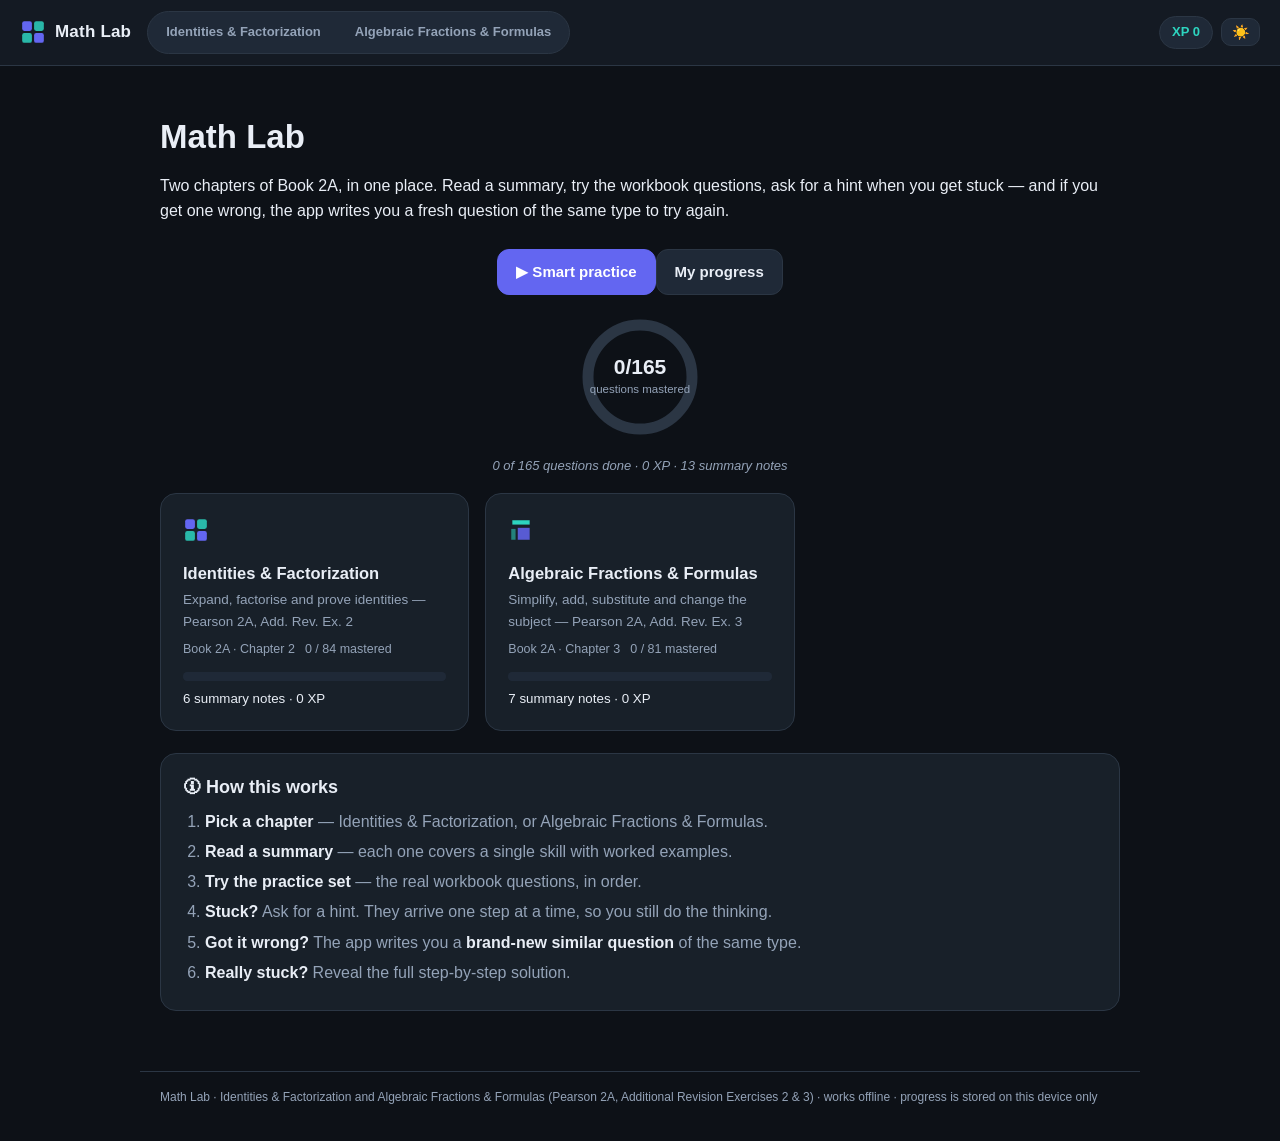
==== index.dev.html @ 317069db "Math Lab: Identities & Factorization + Algebraic Fractions in one site Merges the two chapter apps i" ====
<!DOCTYPE html>
<html lang="en">
<head>
<meta charset="UTF-8">
<meta name="viewport" content="width=device-width, initial-scale=1.0">
<meta name="description" content="Math Lab — practise Identities &amp; Factorization and Algebraic Fractions &amp; Formulas (Pearson 2A) with summaries, hints, step-by-step solutions and auto-generated similar questions.">
<title>Math Lab — Identities &amp; Algebraic Fractions</title>
<link rel="stylesheet" href="vendor/katex/katex.min.css">
<link rel="stylesheet" href="styles.css">
<!-- KaTeX must be parsed before the chapters render maths on first paint,
     so no `defer` here. -->
<script src="vendor/katex/katex.min.js"></script>
</head>
<body>
<div id="app"></div>

<script src="js/shell.js"></script>
<script src="js/topics/identity.js"></script>
<script src="js/topics/frac.js"></script>
</body>
</html>
---- styles.css ----
/* ==================== Fraction Lab styles ==================== */
:root {
  --bg: #0d1117; --bg2: #141a23; --card: #182029; --card2: #1f2937;
  --fg: #e9eef6; --fg2: #94a3b8; --line: #2b3644;
  --acc: #6366f1; --acc2: #2dd4bf; --ok: #34d399; --bad: #fb7185; --warn: #fbbf24;
  --radius: 16px;
}
[data-theme="light"] {
  --bg: #f3f6fb; --bg2: #ffffff; --card: #ffffff; --card2: #eef2f9;
  --fg: #17212f; --fg2: #5a6b82; --line: #dbe3ef;
  --acc: #4f46e5; --acc2: #0d9488; --ok: #059669; --bad: #e11d48; --warn: #b45309;
}
* { box-sizing: border-box; }
html, body { margin: 0; padding: 0; }
body {
  background: var(--bg); color: var(--fg);
  font-family: -apple-system, "SF Pro Text", "Segoe UI", "PingFang HK", "Helvetica Neue", Arial, sans-serif;
  line-height: 1.58; min-height: 100vh;
  -webkit-font-smoothing: antialiased;
}
a { color: var(--acc2); text-decoration: none; }
strong { color: var(--fg); }
h1, h2, h3 { line-height: 1.25; }

/* ---------- top bar ---------- */
.topbar {
  display: flex; align-items: center; gap: 16px;
  padding: 11px 20px; background: var(--bg2);
  border-bottom: 1px solid var(--line);
  position: sticky; top: 0; z-index: 20;
}
.logo { display: flex; align-items: center; gap: 9px; font-weight: 800; font-size: 17px; color: var(--fg); letter-spacing: .2px; flex-shrink: 0; }
.topnav { display: flex; gap: 3px; flex: 1; overflow-x: auto; }
.navlink { padding: 7px 13px; border-radius: 10px; color: var(--fg2); font-weight: 600; font-size: 14px; white-space: nowrap; }
.navlink:hover { color: var(--fg); background: var(--card2); }
.navlink.active { color: var(--fg); background: var(--card2); }
.topright { display: flex; align-items: center; gap: 8px; }
.chip { background: var(--card2); border: 1px solid var(--line); padding: 5px 12px; border-radius: 99px; font-weight: 700; font-size: 13px; color: var(--acc2); white-space: nowrap; }
.theme-btn { background: var(--card2); border: 1px solid var(--line); border-radius: 10px; padding: 5px 10px; cursor: pointer; font-size: 14px; color: var(--fg); }
.theme-btn:hover { border-color: var(--acc); }

/* ---------- layout ---------- */
.content { max-width: 1000px; margin: 0 auto; padding: 24px 20px 60px; }
.foot { max-width: 1000px; margin: 0 auto; padding: 16px 20px 34px; color: var(--fg2); font-size: 12px; border-top: 1px solid var(--line); }

/* ---------- buttons ---------- */
.btn {
  background: var(--card2); color: var(--fg); border: 1px solid var(--line);
  padding: 10px 18px; border-radius: 12px; font-size: 15px; font-weight: 600;
  cursor: pointer; transition: transform .06s, filter .15s, border-color .15s;
  font-family: inherit;
}
.btn:hover { filter: brightness(1.12); border-color: var(--acc); }
.btn:active { transform: scale(.97); }
.btn.primary { background: var(--acc); border-color: var(--acc); color: #fff; }
.btn.teal { background: var(--acc2); border-color: var(--acc2); color: #05231f; }
.btn.big { font-size: 16.5px; padding: 13px 24px; }
.btn.small { padding: 7px 13px; font-size: 13.5px; }
.btn.ghost { background: transparent; }
.btn.yes { border-color: var(--ok); color: var(--ok); background: transparent; }
.btn.no { border-color: var(--bad); color: var(--bad); background: transparent; }
.btn.hint { border-color: var(--warn); color: var(--warn); background: transparent; }
.btn:disabled { opacity: .45; cursor: default; filter: none; border-color: var(--line); }
.btn-row { display: flex; gap: 10px; flex-wrap: wrap; margin-top: 14px; }

/* ---------- hero / home ---------- */
.hero { padding: 26px 0 6px; }
.hero h1 { font-size: 33px; margin: 0 0 10px; }
.hero-sub { color: var(--fg2); font-size: 17px; max-width: 640px; margin: 0 0 18px; }
@media (max-width: 700px) { .hero h1 { font-size: 26px; } .hero-sub { font-size: 15.5px; } }
.home-ring { text-align: center; color: var(--fg2); font-size: 13px; margin: 6px 0 4px; }
.home-cols { display: grid; grid-template-columns: 1fr 1fr; gap: 18px; margin-top: 22px; }
@media (max-width: 760px) { .home-cols { grid-template-columns: 1fr; } }
.how { margin-top: 22px; }
.how ol { color: var(--fg2); padding-left: 22px; margin: 8px 0 0; }
.how li { margin-bottom: 5px; }
.how li b { color: var(--fg); }

/* ---------- cards ---------- */
.card { background: var(--card); border: 1px solid var(--line); border-radius: var(--radius); padding: 20px 22px; }
.card h2 { margin: 2px 0 10px; font-size: 18px; }
.list-row { display: flex; gap: 12px; align-items: flex-start; padding: 10px 8px; border-radius: 11px; color: var(--fg); }
.list-row:hover { background: var(--card2); }
.list-row .ic { font-size: 20px; margin-top: 1px; flex-shrink: 0; }
.list-row small { color: var(--fg2); font-size: 13px; }
.list-row .nm { font-weight: 700; font-size: 14.5px; }

/* ---------- level pills ---------- */
.set-lvl { display: inline-block; font-size: 11px; font-weight: 800; padding: 3px 9px; border-radius: 99px; letter-spacing: .3px; }
.lvl1 { background: color-mix(in srgb, var(--acc2) 18%, transparent); color: var(--acc2); }
.lvl2 { background: color-mix(in srgb, var(--bad) 16%, transparent); color: var(--bad); }

/* ---------- learn ---------- */
.page-title { font-size: 26px; margin: 4px 0 4px; }
.backlink { font-size: 14px; font-weight: 600; }
.page-sub { color: var(--fg2); margin-top: 2px; }
.learn-grid { display: grid; grid-template-columns: repeat(auto-fill, minmax(285px, 1fr)); gap: 16px; margin-top: 16px; }
.learn-card { display: block; color: var(--fg); transition: transform .1s, border-color .15s; }
.learn-card:hover { transform: translateY(-2px); border-color: var(--acc); }
.learn-card h3 { margin: 8px 0 6px; font-size: 16.5px; }
.learn-card p { color: var(--fg2); font-size: 13.5px; margin: 0 0 8px; }
.learn-ic { font-size: 26px; }
.learn-nav { display: flex; justify-content: space-between; gap: 12px; margin-top: 26px; }
.note-h { color: var(--acc2); margin: 22px 0 2px; font-size: 16px; }
.note-p { color: var(--fg); margin: 4px 0; }
.note-p.muted { color: var(--fg2); }
.formula {
  background: var(--card2); border: 1px solid var(--line); border-left: 4px solid var(--acc2);
  padding: 12px 18px; border-radius: 11px; font-size: 18px; margin: 10px 0; overflow-x: auto;
}
.example { background: var(--card2); border-radius: 11px; padding: 12px 16px; margin: 12px 0; border: 1px solid var(--line); }
.ex-label { font-size: 11px; font-weight: 800; text-transform: uppercase; letter-spacing: .9px; color: var(--acc2); margin-bottom: 5px; }

/* ---------- practice grid ---------- */
.prac-grid { display: grid; grid-template-columns: repeat(auto-fill, minmax(300px, 1fr)); gap: 16px; margin-top: 18px; }
.set-card { display: block; color: var(--fg); transition: transform .1s, border-color .15s; }
.set-card:hover { transform: translateY(-2px); border-color: var(--acc); }
.set-card h3 { margin: 6px 0 6px; font-size: 16.5px; }
.set-card p { color: var(--fg2); font-size: 13.5px; margin: 0 0 10px; }
.set-meta { display: flex; align-items: center; gap: 10px; font-size: 12.5px; color: var(--fg2); }
.qgrid { display: grid; grid-template-columns: repeat(auto-fill, minmax(155px, 1fr)); gap: 10px; margin-top: 16px; }
.qcell { background: var(--card); border: 1.5px solid var(--line); border-radius: 12px; padding: 13px; color: var(--fg); font-weight: 700; font-size: 15px; text-align: left; cursor: pointer; font-family: inherit; }
.qcell:hover { border-color: var(--acc); }
.qcell.done { border-color: color-mix(in srgb, var(--ok) 55%, transparent); }
.qcell.tried { border-color: color-mix(in srgb, var(--warn) 55%, transparent); }
.qn { display: block; margin-bottom: 5px; }
.mini-preview { display: block; font-weight: 400; font-size: 12.5px; color: var(--fg2); overflow: hidden; text-overflow: ellipsis; white-space: nowrap; }
.badge { font-size: 11px; font-weight: 700; padding: 2px 8px; border-radius: 99px; }
.badge.ok { background: color-mix(in srgb, var(--ok) 16%, transparent); color: var(--ok); }
.badge.mid { background: color-mix(in srgb, var(--acc2) 16%, transparent); color: var(--acc2); }
.badge.bad { background: color-mix(in srgb, var(--warn) 16%, transparent); color: var(--warn); }

/* ---------- question view ---------- */
.qwrap { max-width: 800px; margin: 0 auto; }
.crumb { color: var(--fg2); font-size: 13.5px; margin-bottom: 10px; }
.qcard { padding: 26px 30px; }
@media (max-width: 620px) { .qcard { padding: 20px 17px; } }
.skill-tag { display: inline-block; font-size: 11.5px; font-weight: 700; letter-spacing: .4px; color: var(--acc2); background: color-mix(in srgb, var(--acc2) 14%, transparent); padding: 4px 11px; border-radius: 99px; margin-bottom: 12px; }
.sim-banner { background: color-mix(in srgb, var(--acc) 16%, transparent); border: 1px solid var(--acc); padding: 10px 14px; border-radius: 12px; margin-bottom: 14px; font-size: 14.5px; }
.retry-banner { background: color-mix(in srgb, var(--warn) 12%, transparent); border: 1px solid color-mix(in srgb, var(--warn) 50%, transparent); padding: 9px 14px; border-radius: 12px; margin-bottom: 14px; font-size: 14px; }
.qtext { margin: 8px 0 6px; }
.qctx { color: var(--fg2); font-size: 15.5px; margin: 0 0 10px; }
.qdir { font-size: 15.5px; margin: 0 0 4px; }
.qmath { font-size: 1.5em; margin: 12px 0 6px; overflow-x: auto; padding: 3px 0; }
.answer-zone { margin-top: 16px; }

/* answer inputs */
.mcq-list { display: grid; grid-template-columns: 1fr 1fr; gap: 10px; }
@media (max-width: 620px) { .mcq-list { grid-template-columns: 1fr; } }
.mcq-opt { text-align: left; background: var(--card2); border: 1.5px solid var(--line); color: var(--fg); padding: 13px 16px; border-radius: 12px; cursor: pointer; font-size: 16px; font-family: inherit; }
.mcq-opt:hover:not(:disabled) { border-color: var(--acc); }
.mcq-opt:disabled { cursor: default; }
.mcq-opt.picked-wrong { border-color: var(--bad); background: color-mix(in srgb, var(--bad) 10%, transparent); }
.mcq-opt.reveal-ok { border-color: var(--ok); background: color-mix(in srgb, var(--ok) 12%, transparent); }
.opt-letter { font-weight: 800; color: var(--acc2); margin-right: 9px; }
.ans-row { display: flex; gap: 10px; align-items: center; flex-wrap: wrap; }
.textin-box { display: flex; flex-direction: column; gap: 9px; max-width: 600px; }
.ans-in { padding: 12px 15px; font-size: 17px; border-radius: 12px; border: 1.5px solid var(--line); background: var(--bg2); color: var(--fg); font-family: ui-monospace, "SF Mono", Menlo, Consolas, monospace; width: 100%; }
.ans-in:focus { outline: none; border-color: var(--acc); }
.preview { min-height: 46px; background: var(--card2); border: 1px dashed var(--line); border-radius: 11px; padding: 9px 14px; font-size: 15px; color: var(--fg2); display: flex; align-items: center; }
.tips { font-size: 12.5px; color: var(--fg2); margin-top: 4px; }

/* hints & feedback */
.hint-zone { margin-top: 4px; }
.hint { background: color-mix(in srgb, var(--warn) 9%, transparent); border: 1px solid color-mix(in srgb, var(--warn) 45%, transparent); padding: 10px 14px; border-radius: 12px; margin: 8px 0; font-size: 15px; animation: pop .22s; }
.feedback { margin-top: 12px; }
.fb { border-radius: 14px; padding: 16px 18px; animation: pop .22s; }
.fb-ok { background: color-mix(in srgb, var(--ok) 10%, transparent); border: 1px solid color-mix(in srgb, var(--ok) 45%, transparent); }
.fb-bad { background: color-mix(in srgb, var(--bad) 8%, transparent); border: 1px solid color-mix(in srgb, var(--bad) 40%, transparent); }
.fb-title { font-weight: 800; font-size: 16.5px; margin-bottom: 3px; }
.fb-sub { color: var(--fg2); font-size: 13.5px; margin: 8px 0 0; }
.fb-ans { margin-top: 10px; font-size: 17px; }
@keyframes pop { from { opacity: 0; transform: translateY(5px); } to { opacity: 1; transform: none; } }

/* steps */
.step-zone { margin-top: 14px; }
.steps-box { background: var(--card2); border: 1px solid var(--line); border-radius: 14px; padding: 16px 20px; }
.steps-title { font-size: 11px; font-weight: 800; letter-spacing: 1px; text-transform: uppercase; color: var(--acc2); margin-bottom: 6px; }
.step { border-left: 3px solid var(--acc); padding: 6px 0 6px 14px; margin: 10px 0; animation: pop .22s; }
.step-note { color: var(--fg2); font-size: 13.5px; }

/* progress dots */
.setbar { display: flex; gap: 7px; justify-content: center; margin-top: 18px; flex-wrap: wrap; }
.dot { width: 31px; height: 31px; border-radius: 50%; display: flex; align-items: center; justify-content: center; font-size: 12px; font-weight: 700; background: var(--card2); border: 1px solid var(--line); color: var(--fg2); }
.dot:hover { border-color: var(--acc); color: var(--fg); }
.dot.done { background: color-mix(in srgb, var(--ok) 18%, transparent); color: var(--ok); border-color: var(--ok); }
.dot.tried { border-color: color-mix(in srgb, var(--warn) 55%, transparent); color: var(--warn); }
.dot.cur { border-color: var(--acc); color: var(--fg); box-shadow: 0 0 0 2px color-mix(in srgb, var(--acc) 40%, transparent); }

/* ---------- progress page ---------- */
.prog-top { display: grid; grid-template-columns: repeat(4, 1fr); gap: 14px; margin: 14px 0; }
@media (max-width: 720px) { .prog-top { grid-template-columns: repeat(2, 1fr); } }
.stat { text-align: center; background: var(--card2); border: 1px solid var(--line); border-radius: 13px; padding: 14px 8px; }
.stat-num { font-size: 30px; font-weight: 800; color: var(--acc2); }
.stat-lbl { color: var(--fg2); font-size: 12.5px; }
.skill-row { display: grid; grid-template-columns: 210px 1fr 84px; gap: 12px; align-items: center; padding: 7px 0; }
@media (max-width: 620px) { .skill-row { grid-template-columns: 1fr; gap: 2px; } }
.skill-name { font-size: 14px; }
.skill-val { font-size: 12.5px; color: var(--fg2); text-align: right; }
progress { width: 100%; height: 9px; -webkit-appearance: none; appearance: none; border: none; border-radius: 99px; overflow: hidden; background: var(--card2); }
progress::-webkit-progress-bar { background: var(--card2); border-radius: 99px; }
progress::-webkit-progress-value { background: linear-gradient(90deg, var(--acc), var(--acc2)); border-radius: 99px; }
progress::-moz-progress-bar { background: var(--acc2); border-radius: 99px; }

/* ---------- math ---------- */
.katex { font-size: 1.06em; }
.qmath .katex { font-size: 1.02em; }
.math-display { margin: 12px 0; overflow-x: auto; padding: 2px 0; }
.math-display .katex-display { margin: 6px 0; }
.formula .katex { font-size: 1.05em; }
.katex-error { color: var(--bad); font-family: ui-monospace, monospace; font-size: .9em; }

/* ==========================================================================
   Identity chapter — widgets that only it uses
   (the merged sheet is built on the Fraction Lab design tokens, so these
   reuse the same variables rather than introducing new ones)
   ========================================================================== */

/* "find the constants" questions: A = ___, B = ___ */
.const-row { display: flex; gap: 14px; align-items: center; flex-wrap: wrap; }
.const-lab { display: flex; align-items: center; gap: 8px; font-size: 17px; }
.const-in {
  width: 92px; padding: 10px 12px; font-size: 17px; border-radius: 11px;
  border: 1.5px solid var(--line); background: var(--bg2); color: var(--fg);
  text-align: center; font-family: ui-monospace, "SF Mono", Menlo, Consolas, monospace;
}
.const-in.wide { width: 180px; text-align: left; }
.const-in:focus { outline: none; border-color: var(--acc); }

/* free-text answers (e.g. "state whether it is an identity, and why") */
.text-in {
  width: 100%; padding: 13px 15px; font-size: 17px; border-radius: 12px;
  border: 1.5px solid var(--line); background: var(--bg2); color: var(--fg);
  font-family: ui-monospace, "SF Mono", Menlo, Consolas, monospace;
}
.text-in:focus { outline: none; border-color: var(--acc); }

/* inline maths inside a paragraph */
.math-inline { white-space: nowrap; }

/* the Identity chapter labels solved cells "solved"; Fraction Lab uses "done" */
.qcell.solved { background: color-mix(in srgb, var(--ok) 12%, transparent); border-color: var(--ok); }
.qcell.solved .qn { color: var(--ok); }

/* reset-progress button */
.btn.danger { color: var(--bad); border-color: color-mix(in srgb, var(--bad) 45%, transparent); }
.btn.danger:hover { background: color-mix(in srgb, var(--bad) 12%, transparent); }

/* hero strip on the chapter home page */
.home-top { display: flex; justify-content: center; padding: 10px 0 4px; }

/* XP chip — same look as Fraction Lab's .chip */
.xp-chip {
  background: var(--card2); border: 1px solid var(--line); padding: 5px 12px;
  border-radius: 99px; font-weight: 700; font-size: 13px; color: var(--acc2);
  white-space: nowrap;
}

/* summary-note body copy */
.learn-body { font-size: 15.5px; line-height: 1.75; color: var(--fg); }
.learn-body p { margin: 0 0 12px; }
.learn-body strong { color: var(--fg); }
.learn-body em { color: var(--fg2); }

/* ==========================================================================
   Shell — chapter switcher shared by both chapters
   ========================================================================== */
.chap-switch { display: flex; gap: 6px; background: var(--card2); border: 1px solid var(--line); padding: 4px; border-radius: 99px; }
.chap-pill {
  padding: 6px 14px; border-radius: 99px; font-size: 13px; font-weight: 700;
  color: var(--fg2); white-space: nowrap; transition: background .15s, color .15s;
}
.chap-pill:hover { color: var(--fg); }
.chap-pill.on { background: var(--acc); color: #fff; }
.chapter-host { display: contents; }

@media (max-width: 780px) {
  .chap-switch { display: none; }
}
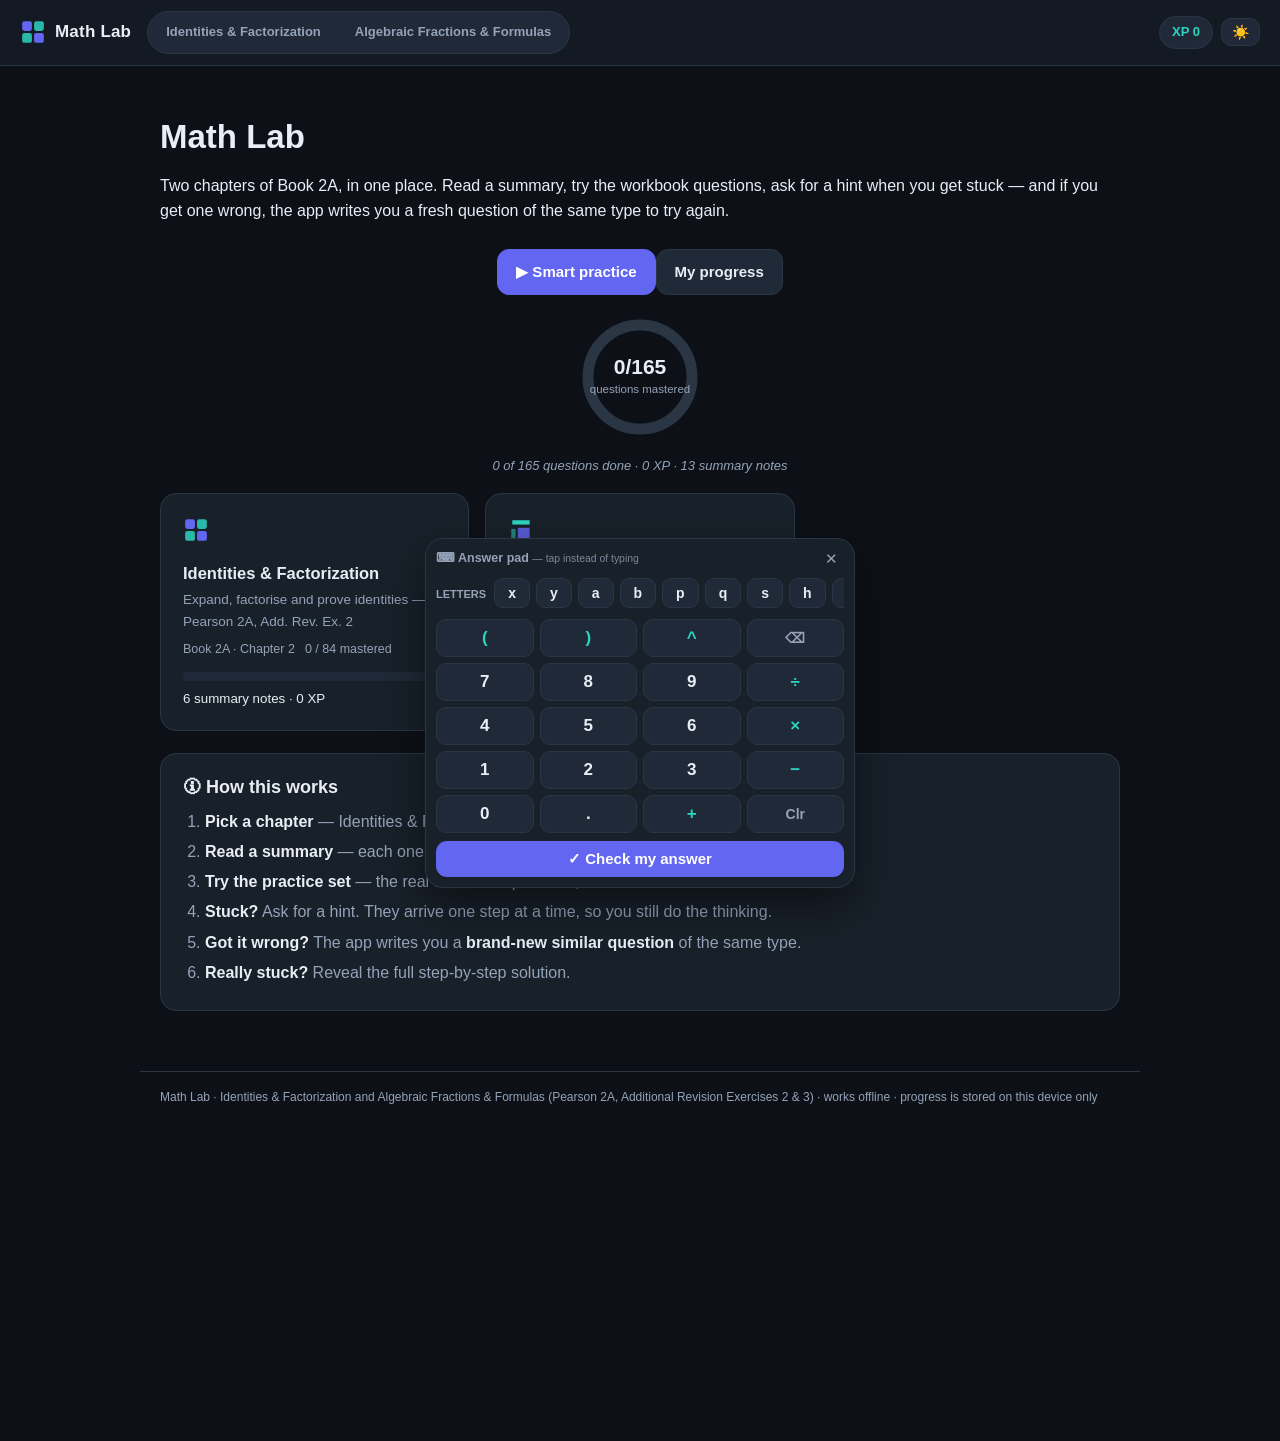
==== commit 71bc2502: "Add a tap-to-enter answer pad for students A floating keypad (js/keypad.js, shell-level so both chap" ====
--- a/index.dev.html
+++ b/index.dev.html
@@ -17,5 +17,6 @@
 <script src="js/shell.js"></script>
 <script src="js/topics/identity.js"></script>
 <script src="js/topics/frac.js"></script>
+<script src="js/keypad.js"></script>
 </body>
 </html>
--- a/styles.css
+++ b/styles.css
@@ -277,3 +277,66 @@
 @media (max-width: 780px) {
   .chap-switch { display: none; }
 }
+
+/* ==========================================================================
+   Answer pad (js/keypad.js) — tap-to-enter answer keypad for students
+   ========================================================================== */
+.kp {
+  position: fixed; left: 50%; bottom: 12px; transform: translateX(-50%);
+  z-index: 60; width: min(430px, calc(100vw - 20px));
+  background: var(--card); border: 1px solid var(--line); border-radius: 18px;
+  box-shadow: 0 18px 44px rgba(0, 0, 0, .45); padding: 8px 10px 10px;
+  font-size: 14px; user-select: none; -webkit-user-select: none;
+}
+.kp-head { display: flex; align-items: center; justify-content: space-between; margin-bottom: 8px; }
+.kp-title { font-size: 12.5px; font-weight: 700; color: var(--fg2); }
+.kp-title small { font-weight: 500; opacity: .8; }
+.kp-close {
+  background: none; border: 0; color: var(--fg2); cursor: pointer;
+  font-size: 15px; line-height: 1; padding: 4px 6px; border-radius: 8px;
+}
+.kp-close:hover { background: var(--card2); color: var(--fg); }
+
+.kp-vars { display: flex; align-items: center; gap: 8px; margin-bottom: 8px; }
+.kp-vars-lab { font-size: 11px; font-weight: 700; color: var(--fg2); text-transform: uppercase; flex: none; }
+.kp-vars-list {
+  display: flex; gap: 6px; overflow-x: auto; padding-bottom: 3px;
+  scrollbar-width: thin; flex: 1;
+}
+.kp-vars-list::-webkit-scrollbar { height: 5px; }
+.kp-vars-list::-webkit-scrollbar-thumb { background: var(--line); border-radius: 99px; }
+
+.kp-grid { display: grid; grid-template-columns: repeat(4, 1fr); gap: 6px; }
+.kp-key {
+  padding: 8px 0; border-radius: 10px; border: 1px solid var(--line);
+  background: var(--card2); color: var(--fg); font-size: 17px; font-weight: 700;
+  font-family: inherit; cursor: pointer; transition: transform .06s, background .12s;
+}
+.kp-key:hover { border-color: var(--acc); }
+.kp-key:active { transform: scale(.94); background: var(--acc); color: #fff; }
+.kp-op { color: var(--acc2); }
+.kp-op:active { background: var(--acc2); color: #04211d; }
+.kp-fn { font-size: 14px; color: var(--fg2); }
+.kp-var { padding: 6px 13px; font-size: 14px; border-radius: 9px; flex: none; }
+
+.kp-check {
+  width: 100%; margin-top: 8px; padding: 9px 0; border: 0; border-radius: 11px;
+  background: var(--acc); color: #fff; font-size: 15px; font-weight: 800;
+  font-family: inherit; cursor: pointer; transition: transform .06s;
+}
+.kp-check:active { transform: scale(.98); }
+
+.kp-fab {
+  position: fixed; right: 14px; bottom: 14px; z-index: 60;
+  width: 48px; height: 48px; border-radius: 50%; border: 1px solid var(--line);
+  background: var(--card); color: var(--fg); font-size: 19px; cursor: pointer;
+  box-shadow: 0 8px 22px rgba(0, 0, 0, .35);
+}
+.kp-hidden { display: none !important; }
+
+/* leave room for the docked pad so it never hides the footer or feedback */
+body.kp-docked { padding-bottom: 300px; }
+
+@media (max-width: 520px) {
+  .kp { bottom: 0; border-radius: 16px 16px 0 0; width: 100vw; left: 0; transform: none; }
+}
